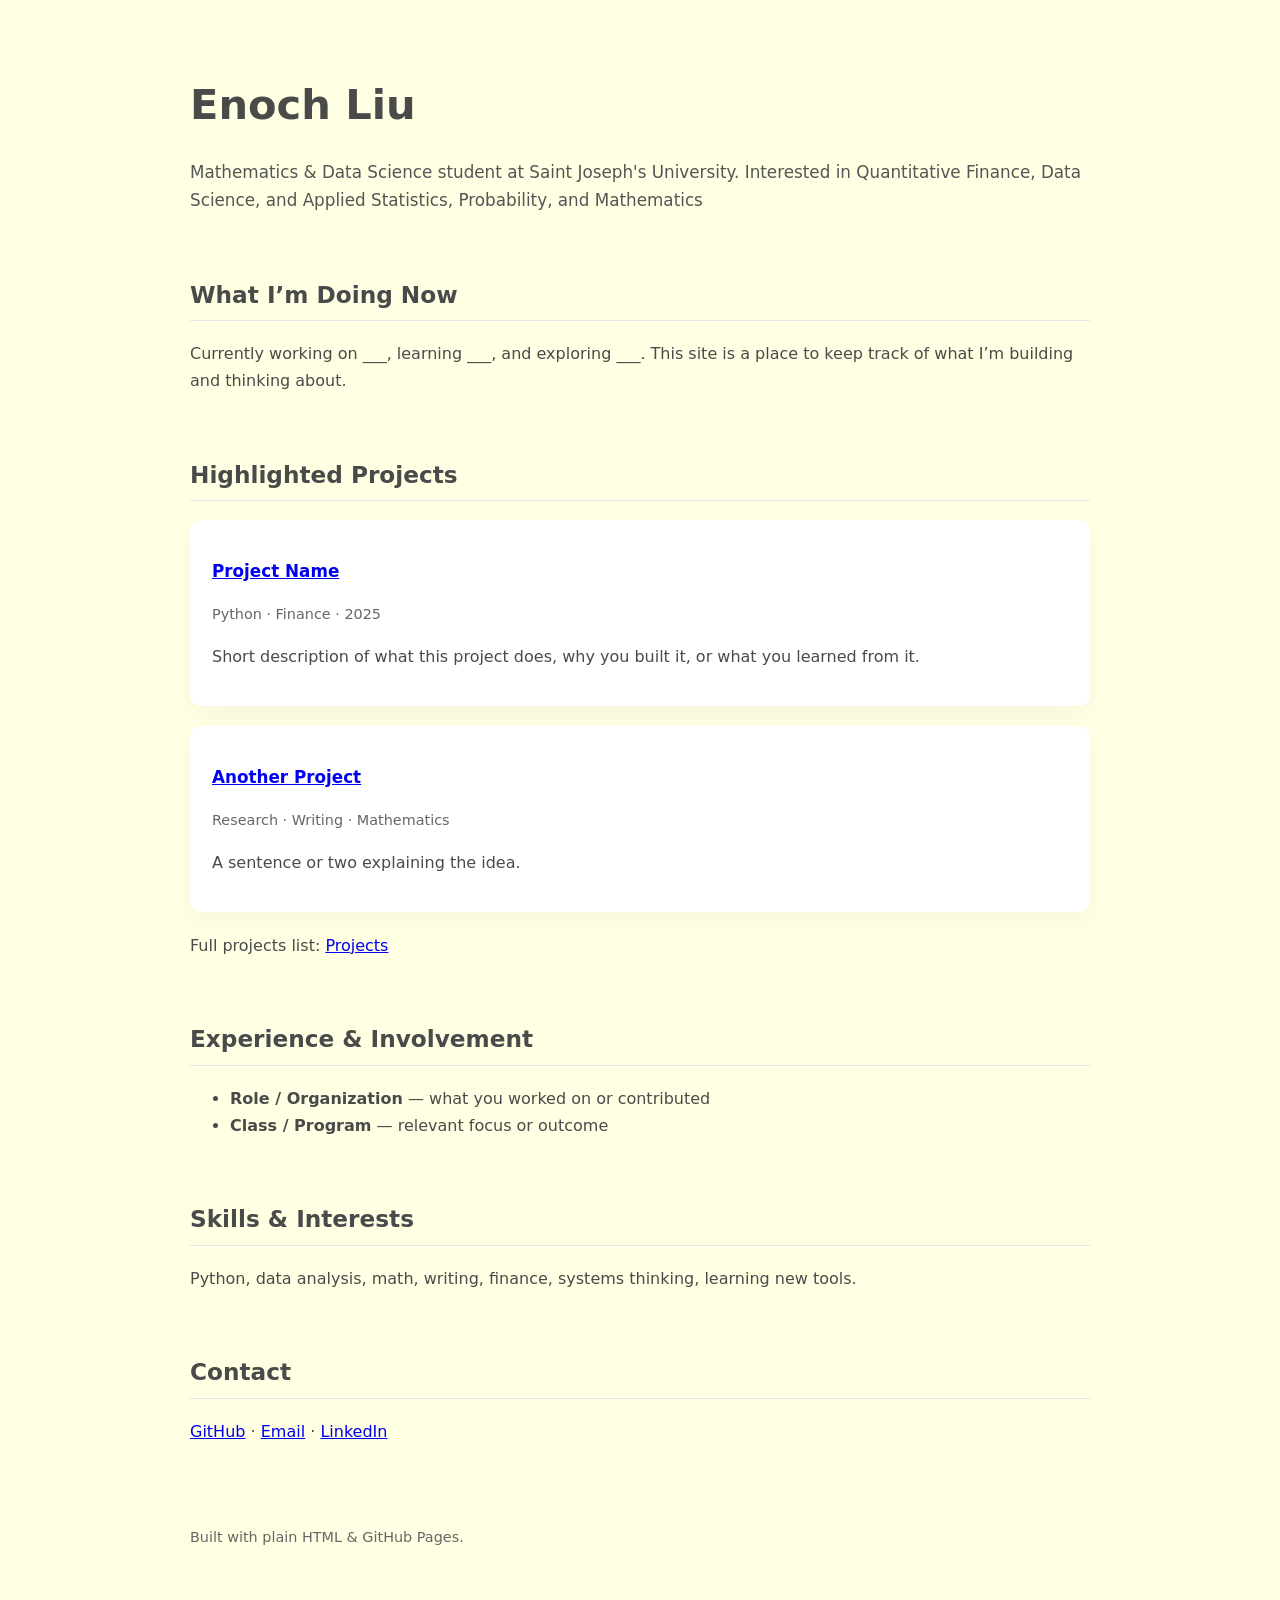
==== index.html @ c6b60840 "Update index.html" ====
<!DOCTYPE html>
<html lang="en">
<head>
  <meta charset="UTF-8">
  <title>Enoch Liu's Website</title>
  <meta name="viewport" content="width=device-width, initial-scale=1">
  <link rel="stylesheet" href="style.css">
</head>

<body>

  <header>
    <h1>Enoch Liu</h1>
    <p class="tagline">
      Mathematics & Data Science student at Saint Joseph's University.
      Interested in Quantitative Finance, Data Science, and Applied Statistics, Probability, and Mathematics
    </p>
  </header>

  <section>
    <h2>What I’m Doing Now</h2>
    <p>
      Currently working on ___, learning ___, and exploring ___.
      This site is a place to keep track of what I’m building and thinking about.
    </p>
  </section>
  
  <section>
    <h2>Highlighted Projects</h2>

    <div class="project">
      <p class="project-title">
        <a href="#">Project Name</a>
      </p>
      <p class="project-meta">Python · Finance · 2025</p>
      <p>
        Short description of what this project does, why you built it,
        or what you learned from it.
      </p>
    </div>

    <div class="project">
      <p class="project-title">
        <a href="#">Another Project</a>
      </p>
      <p class="project-meta">Research · Writing · Mathematics</p>
      <p>
        A sentence or two explaining the idea.
      </p>
    </div>

  </p>
    Full projects list:
      <a href="projects.html">Projects</a>
  </p>
  </section>

  <section>
    <h2>Experience & Involvement</h2>
    <ul>
      <li>
        <strong>Role / Organization</strong> — what you worked on or contributed
      </li>
      <li>
        <strong>Class / Program</strong> — relevant focus or outcome
      </li>
    </ul>
  </section>

  <section>
    <h2>Skills & Interests</h2>
    <p>
      Python, data analysis, math, writing,
      finance, systems thinking, learning new tools.
    </p>
  </section>

  <section>
    <h2>Contact</h2>
    <p>
      <a href="https://github.com/yourusername">GitHub</a> ·
      <a href="mailto:you@email.com">Email</a> ·
      <a href="#">LinkedIn</a>
    </p>
  </section>

  <footer>
    <p>
      Built with plain HTML & GitHub Pages.
    </p>
  </footer>

</body>
</html>
---- style.css ----
:root {
  --text-main: #4A4A4A;      /* primary text */
  --text-muted: #6D8196;    /* secondary / metadata */
  --bg-main: #FFFFE3;       /* page background */
  --bg-card: #CBCBCB;       /* project cards */
  --accent: #6D8196;        /* links / highlights */
}

/* Base */
body {
  font-family: system-ui, -apple-system, BlinkMacSystemFont, sans-serif;
  max-width: 900px;
  margin: 70px auto;
  padding: 0 24px;
  line-height: 1.7;

  background: var(--bg-main);
  color: var(--text-main);
}

/* Headings */
h1 {
  font-size: 2.6rem;
  margin-bottom: 6px;
}

h2 {
  font-size: 1.45rem;
  margin-top: 0;
  border-bottom: 1px solid #e5e5e5;
  padding-bottom: 6px;
}

/* Header */
header {
  margin-bottom: 60px;
}

.tagline {
  color: #555;
  font-size: 1.05rem;
}

/* Navigation */
nav {
  margin-top: 14px;
}

nav a {
  margin-right: 16px;
  font-size: 0.95rem;
  color: #0366d6;
  text-decoration: none;
}

nav a:hover {
  text-decoration: underline;
}

/* Sections */
section {
  margin-bottom: 60px;
}

/* Project cards */
.project {
  background: white;
  border-radius: 10px;
  padding: 20px 22px;
  margin-bottom: 20px;
  box-shadow: 0 8px 24px rgba(0,0,0,0.04);
}

.project-title {
  font-weight: 600;
  font-size: 1.05rem;
}

.project-meta {
  color: #666;
  font-size: 0.9rem;
  margin: 6px 0 10px;
}

/* Footer */
footer {
  margin-top: 80px;
  font-size: 0.9rem;
  color: #666;
}
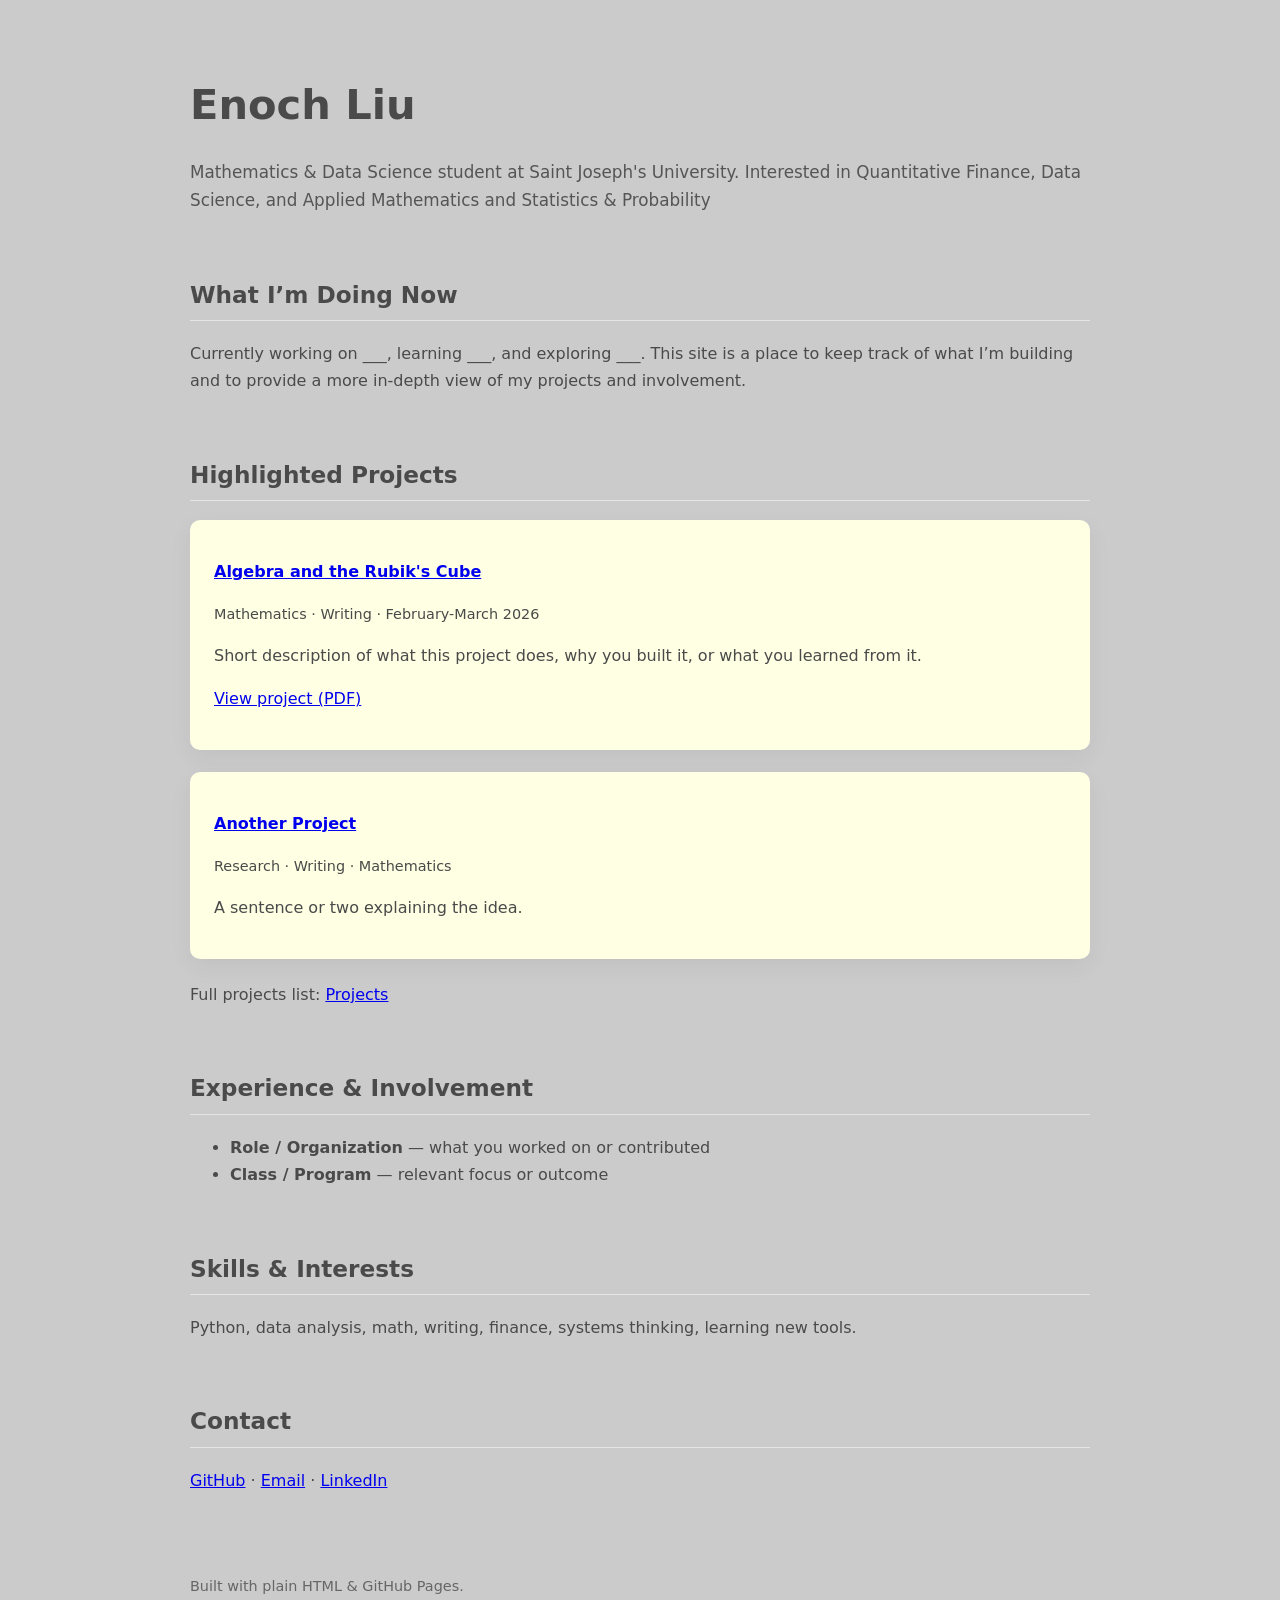
==== commit fa00984d: "Update index.html" ====
--- a/index.html
+++ b/index.html
@@ -13,7 +13,7 @@
     <h1>Enoch Liu</h1>
     <p class="tagline">
       Mathematics & Data Science student at Saint Joseph's University.
-      Interested in Quantitative Finance, Data Science, and Applied Statistics, Probability, and Mathematics
+      Interested in Quantitative Finance, Data Science, and Applied Mathematics and Statistics & Probability
     </p>
   </header>
 
@@ -21,7 +21,7 @@
     <h2>What I’m Doing Now</h2>
     <p>
       Currently working on ___, learning ___, and exploring ___.
-      This site is a place to keep track of what I’m building and thinking about.
+      This site is a place to keep track of what I’m building and to provide a more in-depth view of my projects and involvement.
     </p>
   </section>
   
@@ -30,12 +30,19 @@
 
     <div class="project">
       <p class="project-title">
-        <a href="#">Project Name</a>
+        <a href="#">Algebra and the Rubik's Cube</a>
       </p>
-      <p class="project-meta">Python · Finance · 2025</p>
+      <p class="project-meta">Mathematics · Writing · February-March 2026</p>
       <p>
         Short description of what this project does, why you built it,
         or what you learned from it.
+      </p>
+      <p>
+        <a>
+          <a href="pdfs/my-project.pdf" target="_blank" rel="noopener">
+  View project (PDF)
+</a>
+        </a>
       </p>
     </div>
 
@@ -78,9 +85,9 @@
   <section>
     <h2>Contact</h2>
     <p>
-      <a href="https://github.com/yourusername">GitHub</a> ·
-      <a href="mailto:you@email.com">Email</a> ·
-      <a href="#">LinkedIn</a>
+      <a href="https://github.com/Enoch-Liu-1">GitHub</a> ·
+      <a href="mailto:enochliu2024@gmail.com">Email</a> ·
+      <a href="www.linkedin.com/in/enoch-liu1">LinkedIn</a>
     </p>
   </section>
 
--- a/style.css
+++ b/style.css
@@ -1,8 +1,8 @@
 :root {
   --text-main: #4A4A4A;      /* primary text */
   --text-muted: #6D8196;    /* secondary / metadata */
-  --bg-main: #FFFFE3;       /* page background */
-  --bg-card: #CBCBCB;       /* project cards */
+  --bg-main: #CBCBCB;       /* page background */
+  --bg-card: #FFFFE3;       /* project cards */
   --accent: #6D8196;        /* links / highlights */
 }
 
@@ -64,22 +64,21 @@
 
 /* Project cards */
 .project {
-  background: white;
+  background: var(--bg-card);
   border-radius: 10px;
-  padding: 20px 22px;
-  margin-bottom: 20px;
-  box-shadow: 0 8px 24px rgba(0,0,0,0.04);
+  padding: 22px 24px;
+  margin-bottom: 22px;
+
+  box-shadow: 0 8px 24px rgba(0,0,0,0.05);
 }
 
 .project-title {
   font-weight: 600;
-  font-size: 1.05rem;
+  color: var(--text-main);
 }
 
 .project-meta {
-  color: #666;
   font-size: 0.9rem;
-  margin: 6px 0 10px;
 }
 
 /* Footer */
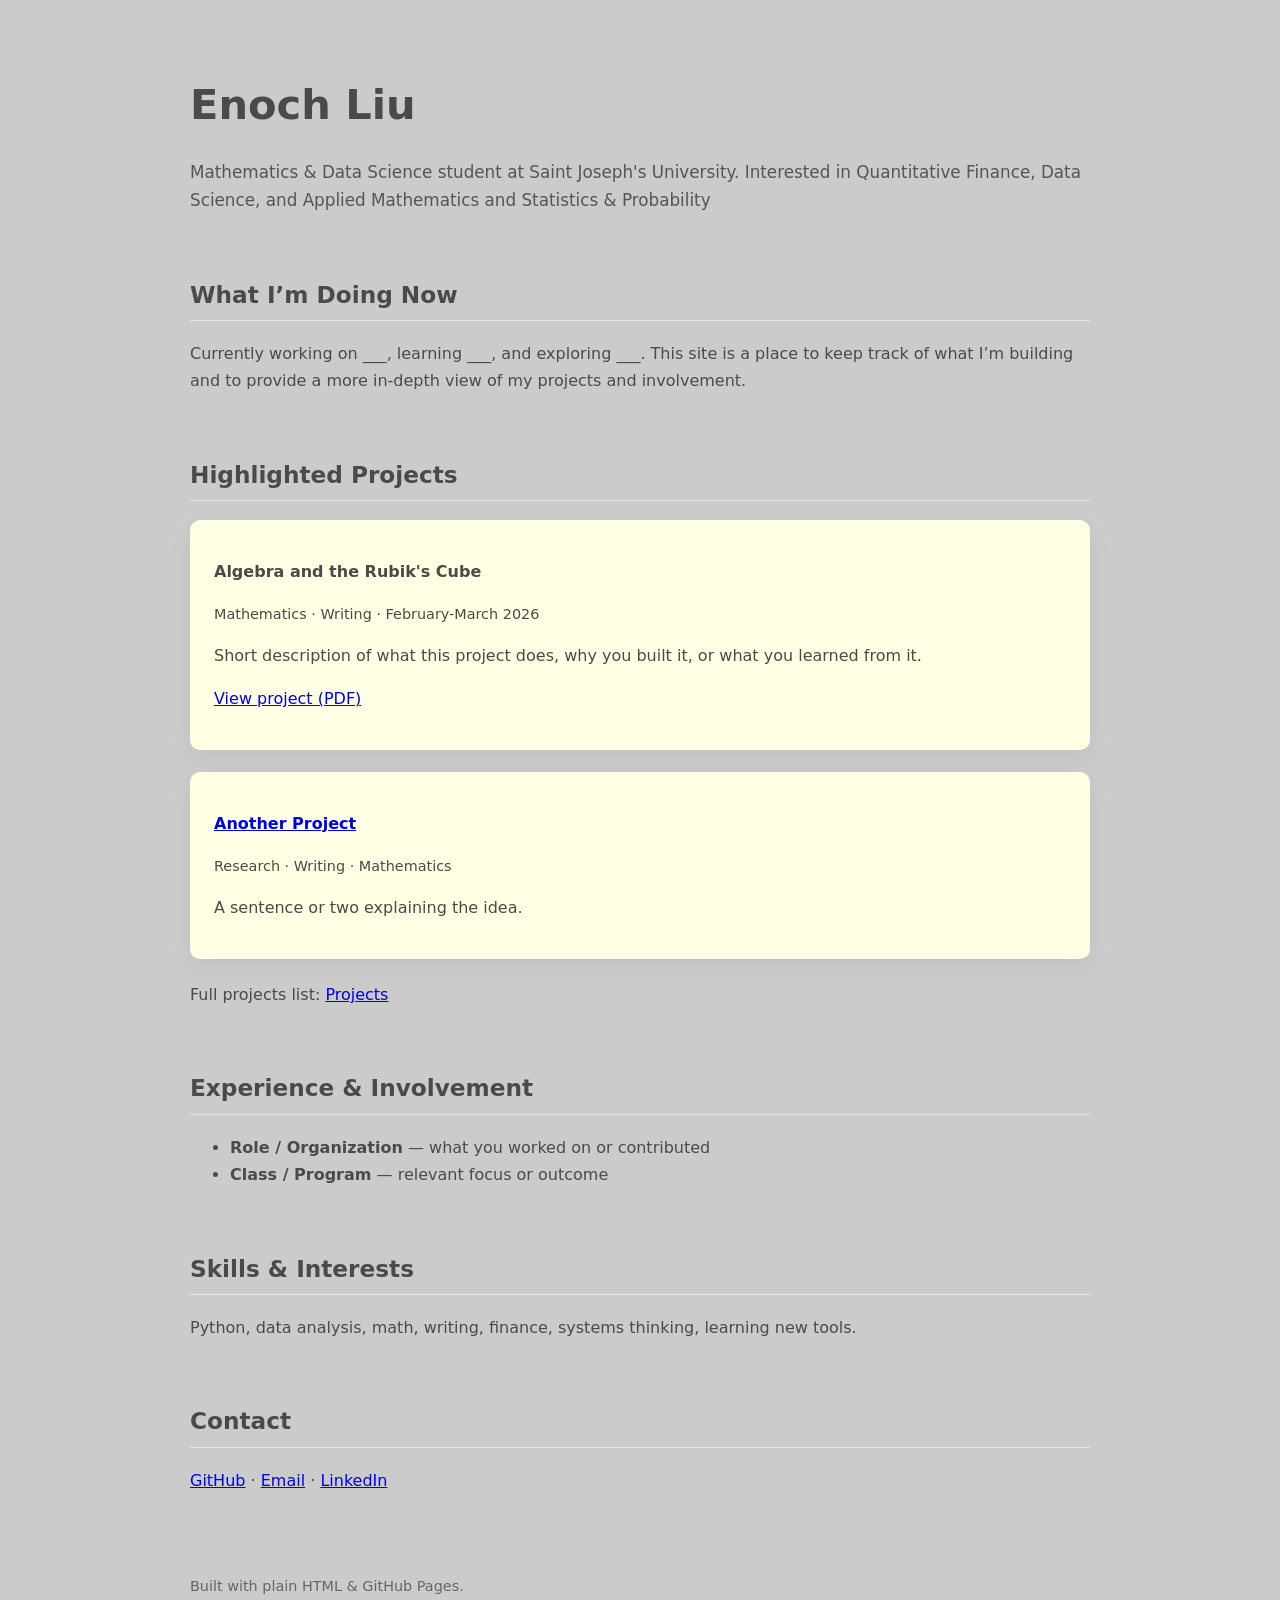
==== commit b48590bc: "Modify project title link in index.html Updated project title link to remove href and add comment." ====
--- a/index.html
+++ b/index.html
@@ -30,7 +30,8 @@
 
     <div class="project">
       <p class="project-title">
-        <a href="#">Algebra and the Rubik's Cube</a>
+        <!-- No link to a GitHubt repo, use <a  href="#">"Linked Title"</a> to add -->
+        <a>Algebra and the Rubik's Cube</a>
       </p>
       <p class="project-meta">Mathematics · Writing · February-March 2026</p>
       <p>
@@ -39,7 +40,7 @@
       </p>
       <p>
         <a>
-          <a href="pdfs/my-project.pdf" target="_blank" rel="noopener">
+          <a href="pdfs/algebra-cube.pdf" target="_blank" rel="noopener">
   View project (PDF)
 </a>
         </a>
@@ -85,7 +86,7 @@
   <section>
     <h2>Contact</h2>
     <p>
-      <a href="https://github.com/Enoch-Liu-1">GitHub</a> ·
+      <a href="https://github.com/Enoch-1Liu">GitHub</a> ·
       <a href="mailto:enochliu2024@gmail.com">Email</a> ·
       <a href="www.linkedin.com/in/enoch-liu1">LinkedIn</a>
     </p>
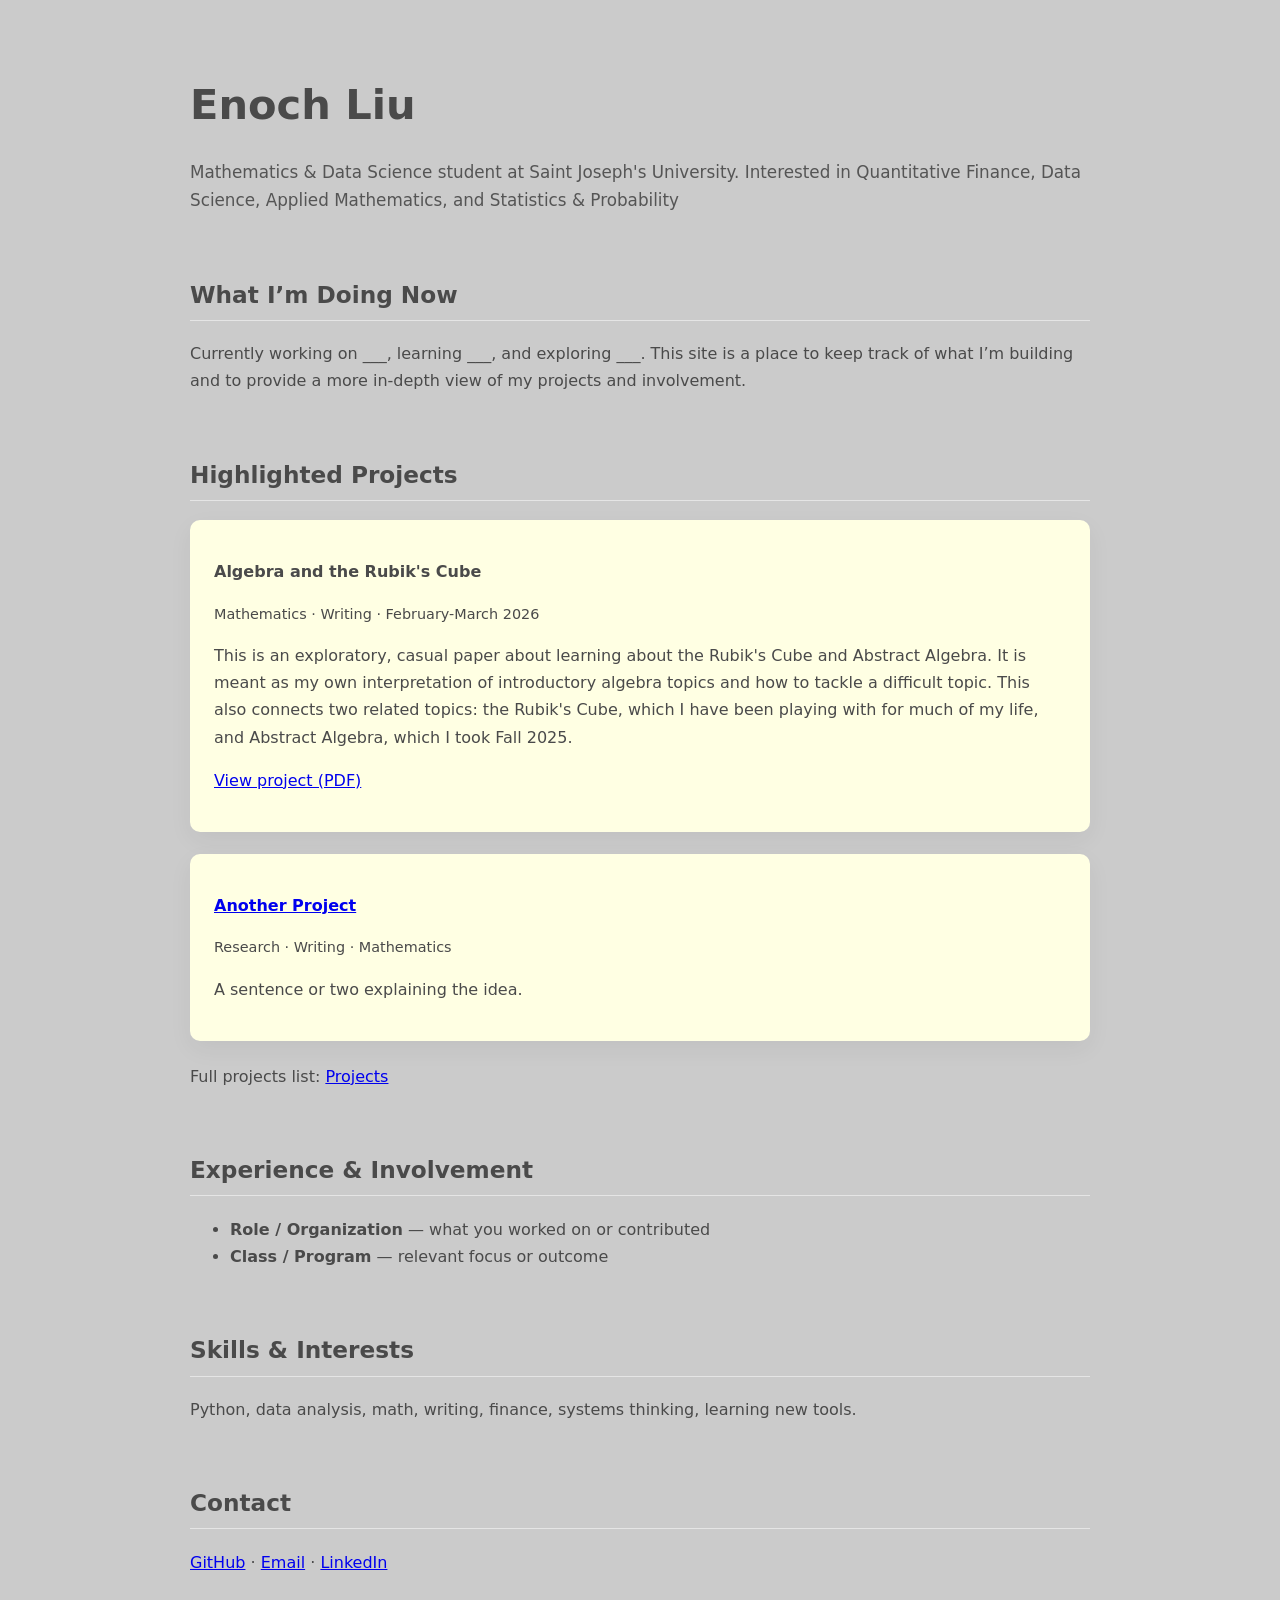
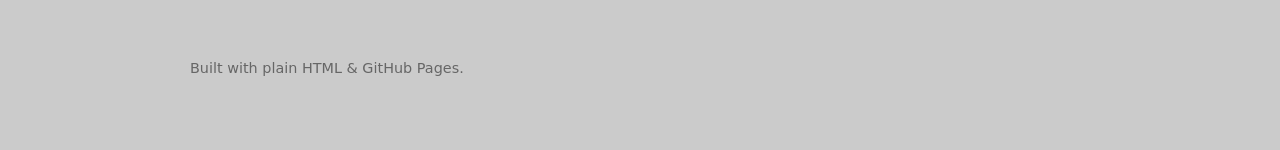
==== commit 4c600293: "Refine interests and project description in index.html Updated the description of interests and proj" ====
--- a/index.html
+++ b/index.html
@@ -13,7 +13,7 @@
     <h1>Enoch Liu</h1>
     <p class="tagline">
       Mathematics & Data Science student at Saint Joseph's University.
-      Interested in Quantitative Finance, Data Science, and Applied Mathematics and Statistics & Probability
+      Interested in Quantitative Finance, Data Science, Applied Mathematics, and Statistics & Probability
     </p>
   </header>
 
@@ -35,8 +35,9 @@
       </p>
       <p class="project-meta">Mathematics · Writing · February-March 2026</p>
       <p>
-        Short description of what this project does, why you built it,
-        or what you learned from it.
+        This is an exploratory, casual paper about learning about the Rubik's Cube and Abstract Algebra. It is meant as my own interpretation of
+        introductory algebra topics and how to tackle a difficult topic. This also connects two related topics: the Rubik's Cube, which I have been 
+        playing with for much of my life, and Abstract Algebra, which I took Fall 2025.
       </p>
       <p>
         <a>
@@ -88,7 +89,7 @@
     <p>
       <a href="https://github.com/Enoch-1Liu">GitHub</a> ·
       <a href="mailto:enochliu2024@gmail.com">Email</a> ·
-      <a href="www.linkedin.com/in/enoch-liu1">LinkedIn</a>
+      <a href="https://www.linkedin.com/in/enoch-liu1/">LinkedIn</a>
     </p>
   </section>
 
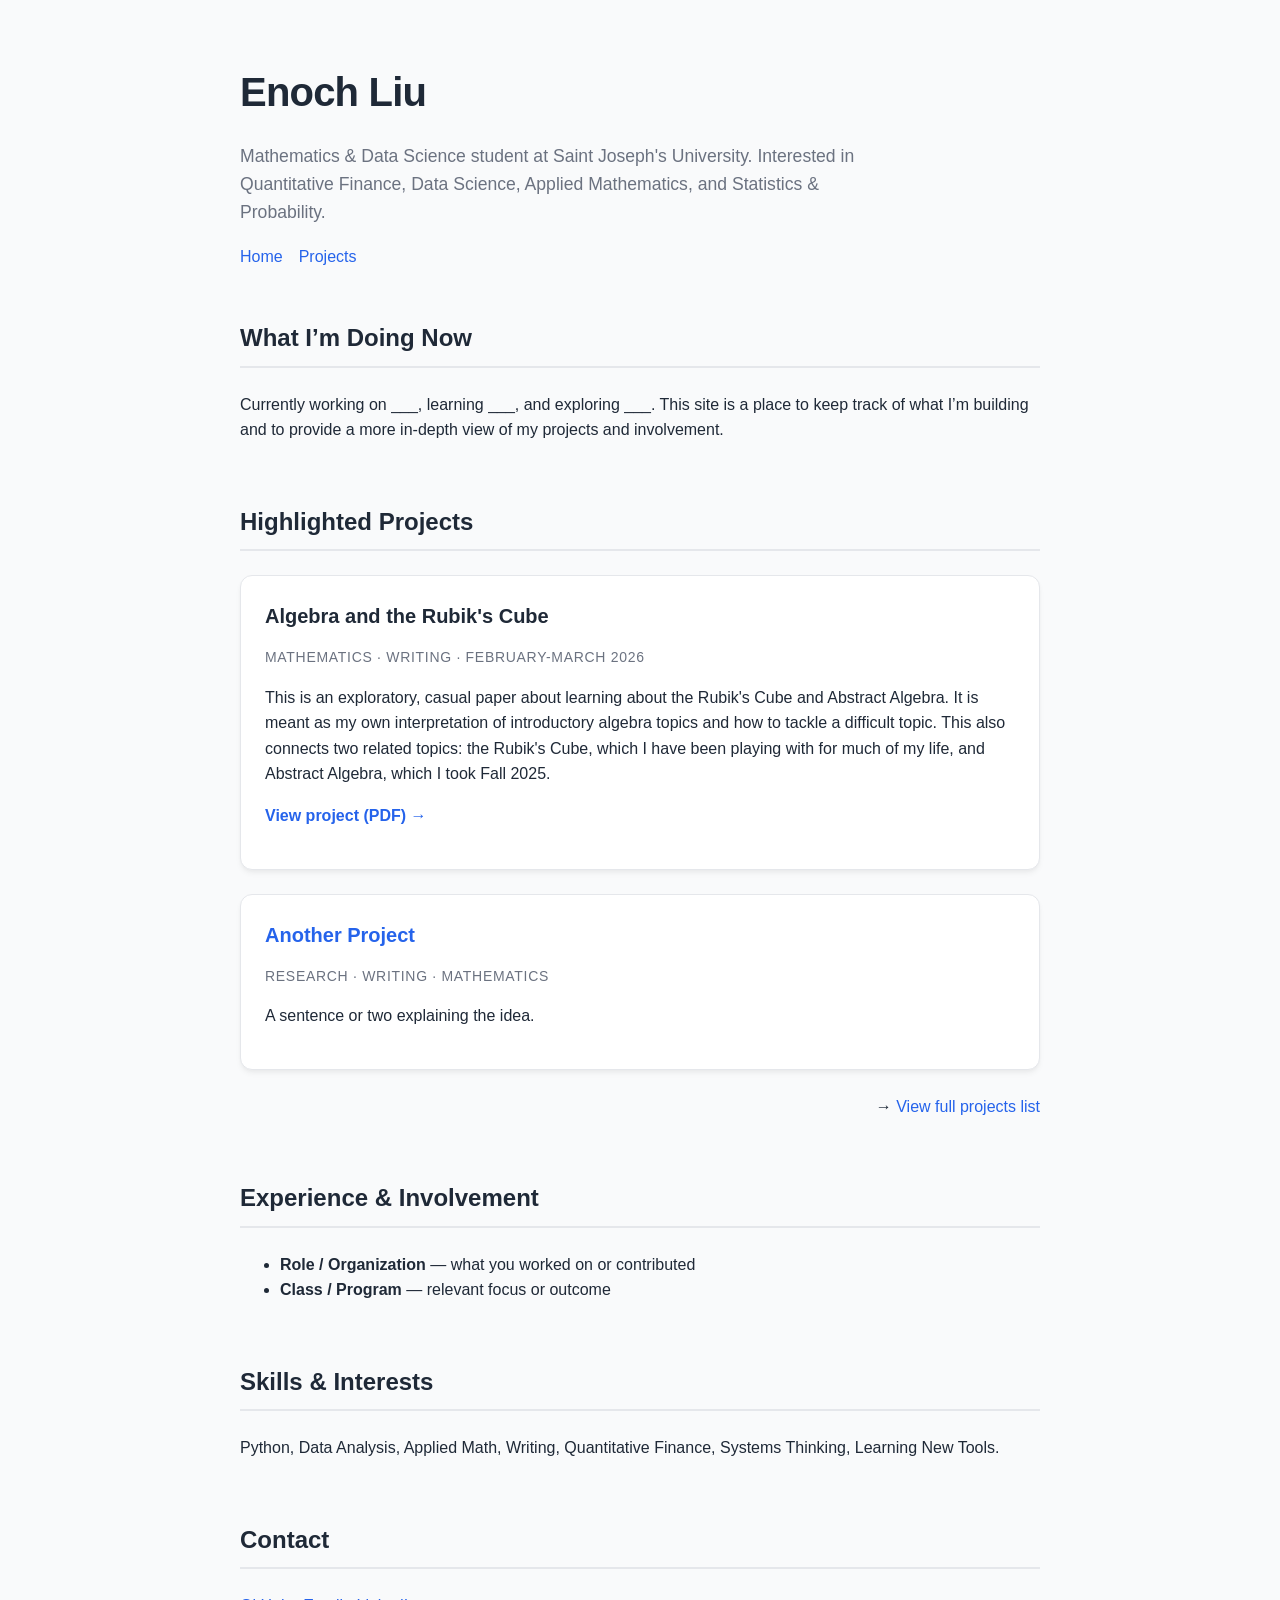
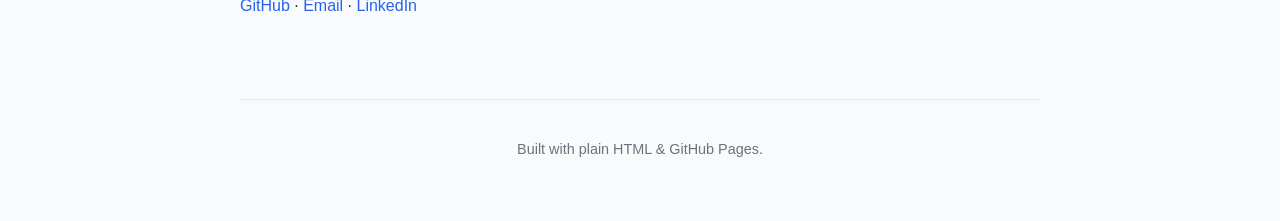
==== commit 39760405: "Update title and project descriptions in index.html" ====
--- a/index.html
+++ b/index.html
@@ -2,7 +2,7 @@
 <html lang="en">
 <head>
   <meta charset="UTF-8">
-  <title>Enoch Liu's Website</title>
+  <title>Enoch Liu | Mathematics & Data Science</title>
   <meta name="viewport" content="width=device-width, initial-scale=1">
   <link rel="stylesheet" href="style.css">
 </head>
@@ -13,8 +13,12 @@
     <h1>Enoch Liu</h1>
     <p class="tagline">
       Mathematics & Data Science student at Saint Joseph's University.
-      Interested in Quantitative Finance, Data Science, Applied Mathematics, and Statistics & Probability
+      Interested in Quantitative Finance, Data Science, Applied Mathematics, and Statistics & Probability.
     </p>
+    <nav>
+      <a href="index.html">Home</a>
+      <a href="projects.html">Projects</a>
+    </nav>
   </header>
 
   <section>
@@ -29,10 +33,7 @@
     <h2>Highlighted Projects</h2>
 
     <div class="project">
-      <p class="project-title">
-        <!-- No link to a GitHubt repo, use <a  href="#">"Linked Title"</a> to add -->
-        <a>Algebra and the Rubik's Cube</a>
-      </p>
+      <h3 class="project-title">Algebra and the Rubik's Cube</h3>
       <p class="project-meta">Mathematics · Writing · February-March 2026</p>
       <p>
         This is an exploratory, casual paper about learning about the Rubik's Cube and Abstract Algebra. It is meant as my own interpretation of
@@ -40,28 +41,21 @@
         playing with for much of my life, and Abstract Algebra, which I took Fall 2025.
       </p>
       <p>
-        <a>
-          <a href="pdfs/algebra-cube.pdf" target="_blank" rel="noopener">
-  View project (PDF)
-</a>
-        </a>
+        <a href="pdfs/algebra-cube.pdf" target="_blank" rel="noopener"><strong>View project (PDF) &rarr;</strong></a>
       </p>
     </div>
 
     <div class="project">
-      <p class="project-title">
-        <a href="#">Another Project</a>
-      </p>
+      <h3 class="project-title"><a href="#">Another Project</a></h3>
       <p class="project-meta">Research · Writing · Mathematics</p>
       <p>
         A sentence or two explaining the idea.
       </p>
     </div>
 
-  </p>
-    Full projects list:
-      <a href="projects.html">Projects</a>
-  </p>
+    <p style="text-align: right; font-weight: 500;">
+      &rarr; <a href="projects.html">View full projects list</a>
+    </p>
   </section>
 
   <section>
@@ -79,24 +73,21 @@
   <section>
     <h2>Skills & Interests</h2>
     <p>
-      Python, data analysis, math, writing,
-      finance, systems thinking, learning new tools.
+      Python, Data Analysis, Applied Math, Writing, Quantitative Finance, Systems Thinking, Learning New Tools.
     </p>
   </section>
 
   <section>
     <h2>Contact</h2>
     <p>
-      <a href="https://github.com/Enoch-1Liu">GitHub</a> ·
+      <a href="https://github.com/Enoch-1Liu" target="_blank">GitHub</a> ·
       <a href="mailto:enochliu2024@gmail.com">Email</a> ·
-      <a href="https://www.linkedin.com/in/enoch-liu1/">LinkedIn</a>
+      <a href="https://www.linkedin.com/in/enoch-liu1/" target="_blank">LinkedIn</a>
     </p>
   </section>
 
   <footer>
-    <p>
-      Built with plain HTML & GitHub Pages.
-    </p>
+    <p>Built with plain HTML & GitHub Pages.</p>
   </footer>
 
 </body>
--- a/style.css
+++ b/style.css
@@ -1,60 +1,73 @@
 :root {
-  --text-main: #4A4A4A;      /* primary text */
-  --text-muted: #6D8196;    /* secondary / metadata */
-  --bg-main: #CBCBCB;       /* page background */
-  --bg-card: #FFFFE3;       /* project cards */
-  --accent: #6D8196;        /* links / highlights */
+  --text-main: #1F2937;      /* Dark slate for high readability */
+  --text-muted: #6B7280;     /* Soft gray for metadata */
+  --bg-main: #F9FAFB;        /* Clean off-white page background */
+  --bg-card: #FFFFFF;        /* Crisp white project cards */
+  --accent: #2563EB;         /* Modern blue for links */
+  --accent-hover: #1D4ED8;   /* Darker blue for interactions */
 }
 
 /* Base */
 body {
-  font-family: system-ui, -apple-system, BlinkMacSystemFont, sans-serif;
-  max-width: 900px;
-  margin: 70px auto;
+  font-family: -apple-system, BlinkMacSystemFont, "Segoe UI", Roboto, Helvetica, Arial, sans-serif;
+  max-width: 800px;
+  margin: 60px auto;
   padding: 0 24px;
-  line-height: 1.7;
-
+  line-height: 1.6;
   background: var(--bg-main);
   color: var(--text-main);
 }
 
 /* Headings */
 h1 {
-  font-size: 2.6rem;
-  margin-bottom: 6px;
+  font-size: 2.5rem;
+  font-weight: 800;
+  margin-bottom: 8px;
+  letter-spacing: -0.02em;
 }
 
 h2 {
-  font-size: 1.45rem;
+  font-size: 1.5rem;
+  font-weight: 600;
   margin-top: 0;
-  border-bottom: 1px solid #e5e5e5;
-  padding-bottom: 6px;
+  border-bottom: 2px solid #E5E7EB;
+  padding-bottom: 8px;
+  margin-bottom: 24px;
+}
+
+/* Links */
+a {
+  color: var(--accent);
+  text-decoration: none;
+  transition: color 0.2s ease;
+}
+
+a:hover {
+  color: var(--accent-hover);
+  text-decoration: underline;
 }
 
 /* Header */
 header {
-  margin-bottom: 60px;
+  margin-bottom: 50px;
 }
 
 .tagline {
-  color: #555;
-  font-size: 1.05rem;
+  color: var(--text-muted);
+  font-size: 1.1rem;
+  max-width: 650px;
 }
 
 /* Navigation */
 nav {
-  margin-top: 14px;
+  margin-top: 16px;
+  display: flex;
+  gap: 16px;
 }
 
 nav a {
-  margin-right: 16px;
-  font-size: 0.95rem;
-  color: #0366d6;
-  text-decoration: none;
-}
-
-nav a:hover {
-  text-decoration: underline;
+  font-size: 1rem;
+  font-weight: 500;
 }
 
 /* Sections */
@@ -65,25 +78,41 @@
 /* Project cards */
 .project {
   background: var(--bg-card);
-  border-radius: 10px;
-  padding: 22px 24px;
-  margin-bottom: 22px;
+  border-radius: 12px;
+  padding: 24px;
+  margin-bottom: 24px;
+  border: 1px solid #E5E7EB;
+  box-shadow: 0 4px 6px -1px rgba(0, 0, 0, 0.05), 0 2px 4px -1px rgba(0, 0, 0, 0.03);
+  transition: transform 0.2s ease, box-shadow 0.2s ease;
+}
 
-  box-shadow: 0 8px 24px rgba(0,0,0,0.05);
+.project:hover {
+  transform: translateY(-3px);
+  box-shadow: 0 10px 15px -3px rgba(0, 0, 0, 0.1), 0 4px 6px -2px rgba(0, 0, 0, 0.05);
 }
 
 .project-title {
-  font-weight: 600;
-  color: var(--text-main);
+  font-size: 1.25rem;
+  font-weight: 700;
+  margin: 0 0 4px 0;
 }
 
 .project-meta {
-  font-size: 0.9rem;
+  font-size: 0.875rem;
+  color: var(--text-muted);
+  font-weight: 500;
+  margin-bottom: 12px;
+  text-transform: uppercase;
+  letter-spacing: 0.05em;
 }
 
 /* Footer */
 footer {
   margin-top: 80px;
+  padding-top: 24px;
+  border-top: 1px solid #E5E7EB;
   font-size: 0.9rem;
-  color: #666;
+  color: var(--text-muted);
+  text-align: center;
+  margin-bottom: 40px;
 }
